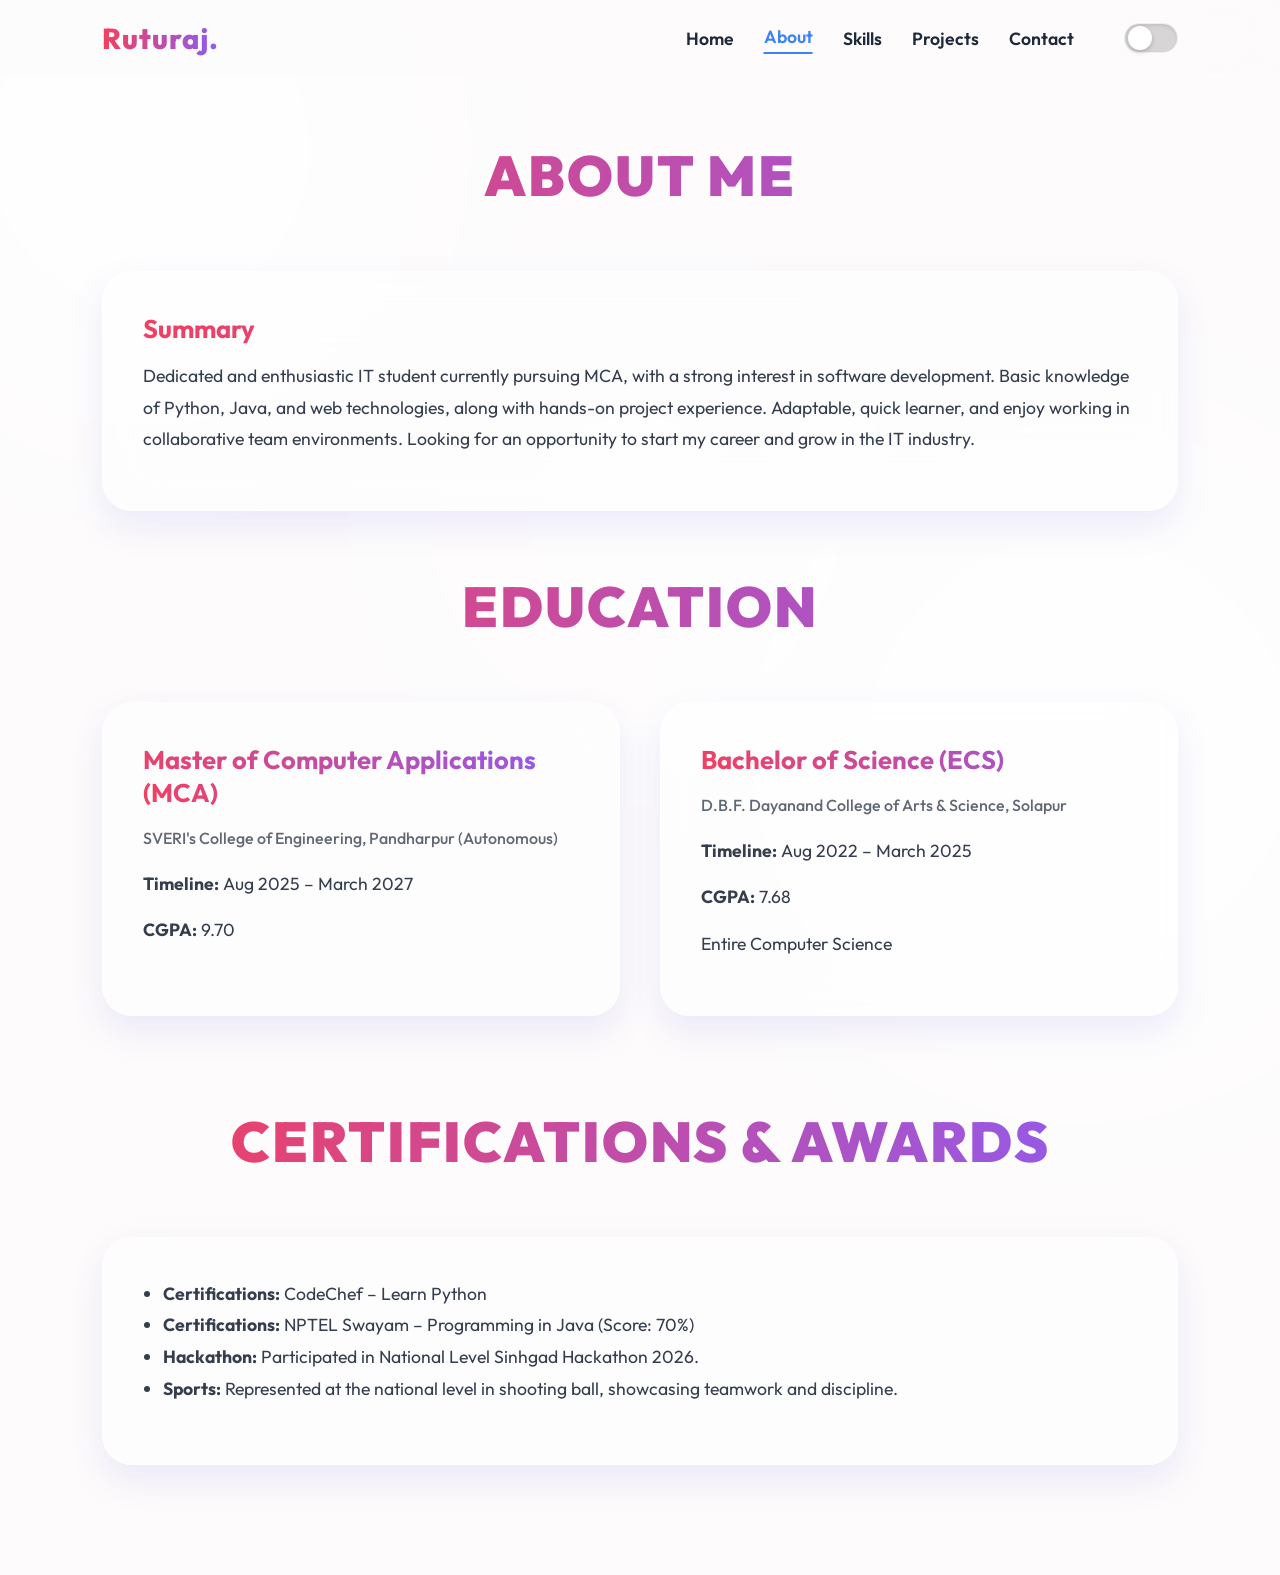
==== about.html @ 15b7710c "Initial Portfolio Website" ====
<!DOCTYPE html>
<html lang="en">
<head>
    <meta charset="UTF-8">
    <meta name="viewport" content="width=device-width, initial-scale=1.0">
    <title>Ruturaj Deshmukh | About</title>
    <link rel="stylesheet" href="style.css">
</head>
<body>
    <!-- Abstract glowing blobs for intense glassmorphism effect -->
    <div class="blob top-left"></div>
    <div class="blob bottom-right"></div>
    <div class="blob center"></div>

    <nav>
        <a href="index.html" class="brand">Ruturaj.</a>
        <div class="nav-links">
            <a href="index.html" class="nav-item">Home</a>
            <a href="about.html" class="nav-item">About</a>
            <a href="skills.html" class="nav-item">Skills</a>
            <a href="projects.html" class="nav-item">Projects</a>
            <a href="contact.html" class="nav-item">Contact</a>
            
            <label class="ios-switch">
                <input type="checkbox" id="theme-toggle">
                <span class="ios-slider"></span>
            </label>
        </div>
    </nav>

    <div class="container">
        <h2 class="section-title">About Me</h2>
        
        <div class="glass-card">
            <h3>Summary</h3>
            <p>Dedicated and enthusiastic IT student currently pursuing MCA, with a strong interest in software development. Basic knowledge of Python, Java, and web technologies, along with hands-on project experience. Adaptable, quick learner, and enjoy working in collaborative team environments. Looking for an opportunity to start my career and grow in the IT industry.</p>
        </div>

        <h2 class="section-title" style="margin-top: 60px;">Education</h2>
        
        <div class="grid-2">
            <div class="glass-card">
                <h3>Master of Computer Applications (MCA)</h3>
                <p class="meta">SVERI's College of Engineering, Pandharpur (Autonomous)</p>
                <p><strong>Timeline:</strong> Aug 2025 – March 2027</p>
                <p><strong>CGPA:</strong> 9.70</p>
            </div>
            
            <div class="glass-card">
                <h3>Bachelor of Science (ECS)</h3>
                <p class="meta">D.B.F. Dayanand College of Arts & Science, Solapur</p>
                <p><strong>Timeline:</strong> Aug 2022 – March 2025</p>
                <p><strong>CGPA:</strong> 7.68</p>
                <p>Entire Computer Science</p>
            </div>
        </div>

        <h2 class="section-title" style="margin-top: 60px;">Certifications & Awards</h2>
        <div class="glass-card">
            <ul>
                <li><strong>Certifications:</strong> CodeChef – Learn Python</li>
                <li><strong>Certifications:</strong> NPTEL Swayam – Programming in Java (Score: 70%)</li>
                <li><strong>Hackathon:</strong> Participated in National Level Sinhgad Hackathon 2026.</li>
                <li><strong>Sports:</strong> Represented at the national level in shooting ball, showcasing teamwork and discipline.</li>
            </ul>
        </div>
    </div>

    <script src="script.js"></script>
</body>
</html>
---- style.css ----
@import url('https://fonts.googleapis.com/css2?family=Outfit:wght@300;400;600;800&display=swap');

:root {
  --bg-color: #fdfbfb;
  --text-color: #1e293b;
  --card-bg: rgba(255, 255, 255, 0.45);
  --card-border: rgba(255, 255, 255, 0.6);
  --cyan: #f43f5e;     
  --green: #10b981;    
  --purple: #8b5cf6;  
  --nav-bg: rgba(253, 251, 251, 0.7);
  --accent: #3b82f6;
  --shadow: 0 15px 35px 0 rgba(79, 70, 229, 0.1);
  --glass-blur: blur(30px);
}

body.dark-mode {
  --bg-color: #000000;
  --text-color: #f5f5f7;
  --card-bg: rgba(30, 30, 30, 0.4);
  --card-border: rgba(255, 255, 255, 0.1);
  --cyan: #06b6d4;     
  --green: #10b981;    
  --purple: #a855f7;  
  --nav-bg: rgba(0, 0, 0, 0.6);
  --accent: #38bdf8;
  --shadow: 0 15px 35px 0 rgba(0, 0, 0, 0.5);
}

* {
  margin: 0;
  padding: 0;
  box-sizing: border-box;
}

body {
  font-family: 'Outfit', sans-serif;
  background-color: var(--bg-color);
  color: var(--text-color);
  transition: background-color 0.4s ease, color 0.4s ease;
  overflow-x: hidden;
  min-height: 100vh;
  position: relative;
}

/* Highly Liquid Animated Blobs */
.blob {
  position: fixed;
  border-radius: 50%;
  filter: blur(100px);
  z-index: -1;
  opacity: 0.7;
  mix-blend-mode: color-dodge;
  animation-timing-function: cubic-bezier(0.4, 0, 0.2, 1);
}
.blob.top-left {
  width: 600px;
  height: 600px;
  background: linear-gradient(to right, #f43f5e, #fcd34d);
  top: -150px;
  left: -150px;
  animation: liquid-blob1 15s infinite alternate;
}
.blob.bottom-right {
  width: 700px;
  height: 700px;
  background: linear-gradient(to right, #3b82f6, #c084fc);
  bottom: -200px;
  right: -150px;
  animation: liquid-blob2 18s infinite alternate-reverse;
}
.blob.center {
  width: 500px;
  height: 500px;
  background: linear-gradient(to right, rgba(52, 211, 153, 0.6), rgba(96, 165, 250, 0.6));
  top: 30%;
  left: 30%;
  animation: liquid-blob3 20s infinite alternate;
}

body.dark-mode .blob { mix-blend-mode: screen; opacity: 0.85; filter: blur(120px); }
body.dark-mode .blob.top-left { background: linear-gradient(to right, #2e1065, #083344); }
body.dark-mode .blob.bottom-right { background: linear-gradient(to right, #172554, #4a044e); }
body.dark-mode .blob.center { background: linear-gradient(to right, #064e3b, #111827); }

@keyframes liquid-blob1 {
  0% { transform: translate(0, 0) scale(1) rotate(0deg); border-radius: 50%; opacity: 0.8; }
  33% { transform: translate(10vw, 5vh) scale(1.1) rotate(45deg); border-radius: 40% 60% 60% 40%; opacity: 1; }
  66% { transform: translate(-5vw, 15vh) scale(0.9) rotate(90deg); border-radius: 60% 40% 40% 60%; opacity: 0.9; }
  100% { transform: translate(0, 0) scale(1) rotate(135deg); border-radius: 50%; opacity: 0.8; }
}
@keyframes liquid-blob2 {
  0% { transform: translate(0, 0) scale(1) rotate(0deg); border-radius: 50%; }
  33% { transform: translate(-15vw, -10vh) scale(1.2) rotate(-30deg); border-radius: 55% 45% 45% 55%; }
  66% { transform: translate(5vw, -20vh) scale(0.8) rotate(-60deg); border-radius: 45% 55% 55% 45%; }
  100% { transform: translate(0, 0) scale(1) rotate(-90deg); border-radius: 50%; }
}
@keyframes liquid-blob3 {
  0% { transform: translate(0, 0) scale(0.9) rotate(0deg); border-radius: 50%; }
  50% { transform: translate(20vw, 20vh) scale(1.2) rotate(180deg); border-radius: 40% 70% 30% 60%; }
  100% { transform: translate(-10vw, -10vh) scale(0.9) rotate(360deg); border-radius: 50%; }
}

/* NAVBAR */
nav {
  position: fixed;
  top: 0;
  width: 100%;
  background: var(--nav-bg);
  backdrop-filter: var(--glass-blur);
  -webkit-backdrop-filter: var(--glass-blur);
  padding: 20px 8%;
  display: flex;
  justify-content: space-between;
  align-items: center;
  z-index: 1000;
  border-bottom: 1px solid var(--card-border);
}

.brand {
  font-size: 1.8rem;
  font-weight: 800;
  background: linear-gradient(90deg, var(--cyan), var(--purple));
  -webkit-background-clip: text;
  color: transparent;
  text-decoration: none;
  letter-spacing: 1px;
}

.nav-links {
  display: flex;
  gap: 30px;
  align-items: center;
}

.nav-links a {
  color: var(--text-color);
  text-decoration: none;
  font-weight: 600;
  font-size: 1.1rem;
  transition: color 0.3s, transform 0.3s;
  position: relative;
}

.nav-links a::after {
  content: '';
  position: absolute;
  width: 0;
  height: 2px;
  background: var(--accent);
  bottom: -6px;
  left: 50%;
  transform: translateX(-50%);
  transition: width 0.3s ease;
}

.nav-links a:hover::after, .nav-links a.active::after {
  width: 100%;
}

.nav-links a:hover, .nav-links a.active {
  color: var(--accent);
  transform: translateY(-2px);
}

/* iOS Switch */
.ios-switch {
  position: relative;
  display: inline-block;
  width: 54px;
  height: 30px;
  margin-left: 20px;
}
.ios-switch input {
  opacity: 0;
  width: 0;
  height: 0;
}
.ios-slider {
  position: absolute;
  cursor: pointer;
  top: 0; left: 0; right: 0; bottom: 0;
  background-color: rgba(0,0,0,0.15);
  transition: .4s;
  border-radius: 30px;
  box-shadow: inset 0 2px 4px rgba(0,0,0,0.1);
  border: 1px solid var(--card-border);
}
.ios-slider:before {
  position: absolute;
  content: "";
  height: 24px;
  width: 24px;
  left: 3px;
  bottom: 2px;
  background-color: white;
  transition: .4s;
  border-radius: 50%;
  box-shadow: 0 2px 5px rgba(0,0,0,0.2);
}
input:checked + .ios-slider {
  background-color: #34c759;
}
input:checked + .ios-slider:before {
  transform: translateX(24px);
}
body.dark-mode .ios-slider {
  background-color: rgba(255,255,255,0.2);
}
body.dark-mode input:checked + .ios-slider {
  background-color: #30d158;
}

/* Container */
.container {
  padding: 140px 8% 80px;
  max-width: 1300px;
  margin: 0 auto;
}

/* Enhanced Glass Card */
.glass-card {
  background: var(--card-bg);
  backdrop-filter: var(--glass-blur);
  -webkit-backdrop-filter: var(--glass-blur);
  border: 1px solid var(--card-border);
  border-top: 1px solid rgba(255, 255, 255, 0.3);
  border-left: 1px solid rgba(255, 255, 255, 0.2);
  box-shadow: var(--shadow);
  border-radius: 30px;
  padding: 40px;
  margin-bottom: 30px;
  transition: all 0.4s cubic-bezier(0.175, 0.885, 0.32, 1.275);
  position: relative;
  overflow: hidden;
}
.glass-card::before {
  content: '';
  position: absolute;
  top: 0; left: -150%;
  width: 50%; height: 100%;
  background: linear-gradient(to right, rgba(255,255,255,0) 0%, rgba(255,255,255,0.05) 50%, rgba(255,255,255,0) 100%);
  transform: skewX(-25deg);
  transition: 0.5s;
}
.glass-card:hover::before {
  left: 150%;
}
.glass-card:hover {
  transform: translateY(-10px);
  box-shadow: 0 20px 50px 0 rgba(79, 70, 229, 0.2);
  border-color: var(--cyan);
}

.glass-card h2, .glass-card h3 {
    margin-bottom: 15px;
    background: linear-gradient(45deg, var(--cyan), var(--purple));
    -webkit-background-clip: text;
    color: transparent;
}
.glass-card h2 { font-size: 2.2rem; }
.glass-card h3 { font-size: 1.6rem; }
.glass-card p {
    font-size: 1.1rem;
    line-height: 1.8;
    margin-bottom: 15px;
    opacity: 0.9;
}
.glass-card .meta {
    font-size: 1rem;
    opacity: 0.7;
    margin-bottom: 15px;
    font-weight: 500;
}
.glass-card ul {
    margin-left: 20px;
    margin-bottom: 20px;
    line-height: 1.8;
    font-size: 1.1rem;
    opacity: 0.9;
}

/* Custom Project UI */
.project-grid {
    display: flex;
    flex-direction: column;
    gap: 50px;
}
.glass-project-card {
    display: flex;
    background: var(--card-bg);
    backdrop-filter: var(--glass-blur);
    border: 1px solid var(--card-border);
    border-radius: 30px;
    overflow: hidden;
    box-shadow: var(--shadow);
    transition: all 0.4s ease;
}
.glass-project-card:hover {
    transform: translateY(-10px) scale(1.02);
    box-shadow: 0 20px 60px rgba(0, 242, 254, 0.2);
    border-color: var(--cyan);
}
.project-img-wrapper {
    flex: 1;
    min-width: 300px;
    max-width: 450px;
    overflow: hidden;
    position: relative;
}
.project-img-wrapper img {
    width: 100%;
    height: 100%;
    object-fit: cover;
    transition: transform 0.6s ease;
}
.glass-project-card:hover .project-img-wrapper img {
    transform: scale(1.1);
}
.project-info {
    flex: 2;
    padding: 40px;
    display: flex;
    flex-direction: column;
    justify-content: center;
}
.project-info h3 {
    font-size: 2rem;
    margin-bottom: 10px;
    background: linear-gradient(45deg, var(--cyan), var(--purple));
    -webkit-background-clip: text;
    color: transparent;
}
.project-info ul {
    margin-bottom: 25px;
    line-height: 1.6;
    opacity: 0.9;
}
.project-btn {
    align-self: flex-start;
    padding: 12px 25px;
    font-size: 1rem;
}


/* Hero Section */
.hero {
  display: flex;
  align-items: center;
  justify-content: space-between;
  gap: 60px;
  min-height: calc(100vh - 120px);
}
.hero-text {
  flex: 1;
}
.hero-text h1 {
  font-size: 4.5rem;
  font-weight: 900;
  letter-spacing: -1px;
  background: linear-gradient(135deg, var(--cyan), var(--purple), #fff);
  -webkit-background-clip: text;
  color: transparent;
  margin-bottom: 15px;
  animation: slideUp 0.8s ease forwards;
}
.hero-text h2 {
  font-size: 2.2rem;
  margin-bottom: 25px;
  font-weight: 300;
  animation: slideUp 1s ease forwards;
}
.hero-text p {
  font-size: 1.25rem;
  line-height: 1.8;
  opacity: 0.85;
  margin-bottom: 40px;
  animation: slideUp 1.2s ease forwards;
}

@keyframes slideUp {
  from { opacity: 0; transform: translateY(40px); }
  to { opacity: 1; transform: translateY(0); }
}

/* Animated Text Styles */
.animated-name {
  font-size: 4.5rem;
  font-weight: 900;
  letter-spacing: -1px;
  margin-bottom: 15px;
  animation: slideUp 0.8s ease forwards;
}

.name-gradient {
  background: linear-gradient(135deg, var(--cyan), var(--purple), var(--green));
  background-size: 200% auto;
  -webkit-background-clip: text;
  background-clip: text;
  color: transparent;
  animation: gradientFlow 5s ease infinite;
}

@keyframes gradientFlow {
  0% { background-position: 0% 50%; }
  50% { background-position: 100% 50%; }
  100% { background-position: 0% 50%; }
}

.skills-carousel {
  font-size: 2.2rem;
  margin-bottom: 25px;
  font-weight: 300;
  animation: slideUp 1s ease forwards;
}

.cursor {
  display: inline-block;
  width: 3px;
  background-color: var(--text-color);
  margin-left: 5px;
  animation: blink 1s step-end infinite;
}

@keyframes blink {
  0%, 100% { opacity: 1; }
  50% { opacity: 0; }
}

/* Image styling */
.hero-image {
  width: 350px;
  height: 450px;
  border-radius: 40px;
  background: linear-gradient(135deg, var(--cyan), var(--purple));
  padding: 6px;
  animation: float 6s ease-in-out infinite, fadeIn 1.5s ease forwards;
  box-shadow: 0 20px 50px rgba(0, 242, 254, 0.4);
}
.hero-image img {
  width: 100%;
  height: 100%;
  border-radius: 35px;
  object-fit: cover;
  border: 5px solid var(--bg-color);
  transition: border-color 0.4s;
}

@keyframes float {
  0% { transform: translateY(0) rotate(0deg); }
  50% { transform: translateY(-25px) rotate(2deg); }
  100% { transform: translateY(0) rotate(0deg); }
}
@keyframes fadeIn {
  from { opacity: 0; scale: 0.8; }
  to { opacity: 1; scale: 1; }
}

/* Generic Section styling */
.section-title {
  font-size: 3.5rem;
  font-weight: 900;
  text-align: center;
  margin-bottom: 60px;
  background: linear-gradient(90deg, var(--cyan), var(--purple));
  -webkit-background-clip: text;
  color: transparent;
  text-transform: uppercase;
  letter-spacing: 2px;
}

/* Grids */
.grid-2 {
  display: grid;
  grid-template-columns: 1fr 1fr;
  gap: 40px;
}

/* Skills/Tags */
.tag-container {
  display: flex;
  flex-wrap: wrap;
  gap: 15px;
}
.tag {
  background: rgba(255,255,255,0.4);
  backdrop-filter: blur(10px);
  color: #1e293b;
  padding: 12px 25px;
  border-radius: 50px;
  font-weight: 500;
  font-size: 1.1rem;
  border: 1px solid rgba(255, 255, 255, 0.8);
  transition: all 0.4s cubic-bezier(0.175, 0.885, 0.32, 1.275);
}
.tag:hover {
  background: linear-gradient(45deg, var(--cyan), var(--purple));
  color: #fff;
  border-color: transparent;
  transform: translateY(-5px) scale(1.1);
  box-shadow: 0 10px 20px rgba(244, 63, 94, 0.4);
}

/* Forms & Buttons */
input, textarea {
  width: 100%;
  padding: 20px;
  margin-bottom: 25px;
  border-radius: 20px;
  border: 1px solid var(--card-border);
  background: rgba(255, 255, 255, 0.5);
  color: var(--text-color);
  font-family: inherit;
  font-size: 1.1rem;
  transition: all 0.3s;
  backdrop-filter: blur(5px);
}
input:focus, textarea:focus {
  outline: none;
  border-color: var(--cyan);
  box-shadow: 0 0 25px rgba(0, 242, 254, 0.2);
  transform: translateY(-2px);
}
.btn {
  background: linear-gradient(90deg, var(--cyan), var(--purple));
  color: #fff;
  border: none;
  padding: 18px 40px;
  border-radius: 40px;
  font-size: 1.2rem;
  font-weight: 600;
  cursor: pointer;
  transition: all 0.4s cubic-bezier(0.175, 0.885, 0.32, 1.275);
  display: inline-block;
  text-decoration: none;
  text-align: center;
  box-shadow: 0 8px 25px rgba(0, 242, 254, 0.3);
}
.btn.outline {
    background: transparent;
    border: 3px solid var(--cyan);
    color: var(--cyan);
    box-shadow: none;
}
.btn.outline:hover {
    background: var(--cyan);
    color: #fff;
    box-shadow: 0 10px 25px rgba(0, 242, 254, 0.4);
}
.btn:hover {
  transform: translateY(-5px) scale(1.05);
  box-shadow: 0 15px 30px rgba(79, 72, 254, 0.5);
}

.social-links {
    display: flex;
    gap: 20px;
    margin-top: 30px;
}
.social-links a {
    color: var(--text-color);
    font-size: 1.2rem;
    text-decoration: none;
    padding: 15px 25px;
    background: rgba(255, 255, 255, 0.05);
    border: 1px solid var(--card-border);
    border-radius: 20px;
    transition: all 0.3s;
    display: flex;
    align-items: center;
    backdrop-filter: blur(10px);
}
.social-links a:hover {
    background: var(--cyan);
    color: #fff;
    border-color: var(--cyan);
    transform: translateY(-5px);
    box-shadow: 0 10px 20px rgba(0, 242, 254, 0.3);
}

/* Responsiveness */
@media (max-width: 900px) {
  nav { flex-direction: column; gap: 15px; padding: 20px; }
  .nav-links { flex-wrap: wrap; justify-content: center; display: flex; gap: 15px; }
  .hero { flex-direction: column; text-align: center; margin-top: 80px; }
  .grid-2 { grid-template-columns: 1fr; }
  .hero-image { width: 300px; height: 400px; margin: 0 auto; }
  .glass-project-card { flex-direction: column; }
  .project-img-wrapper { max-width: 100%; height: 250px; }
}
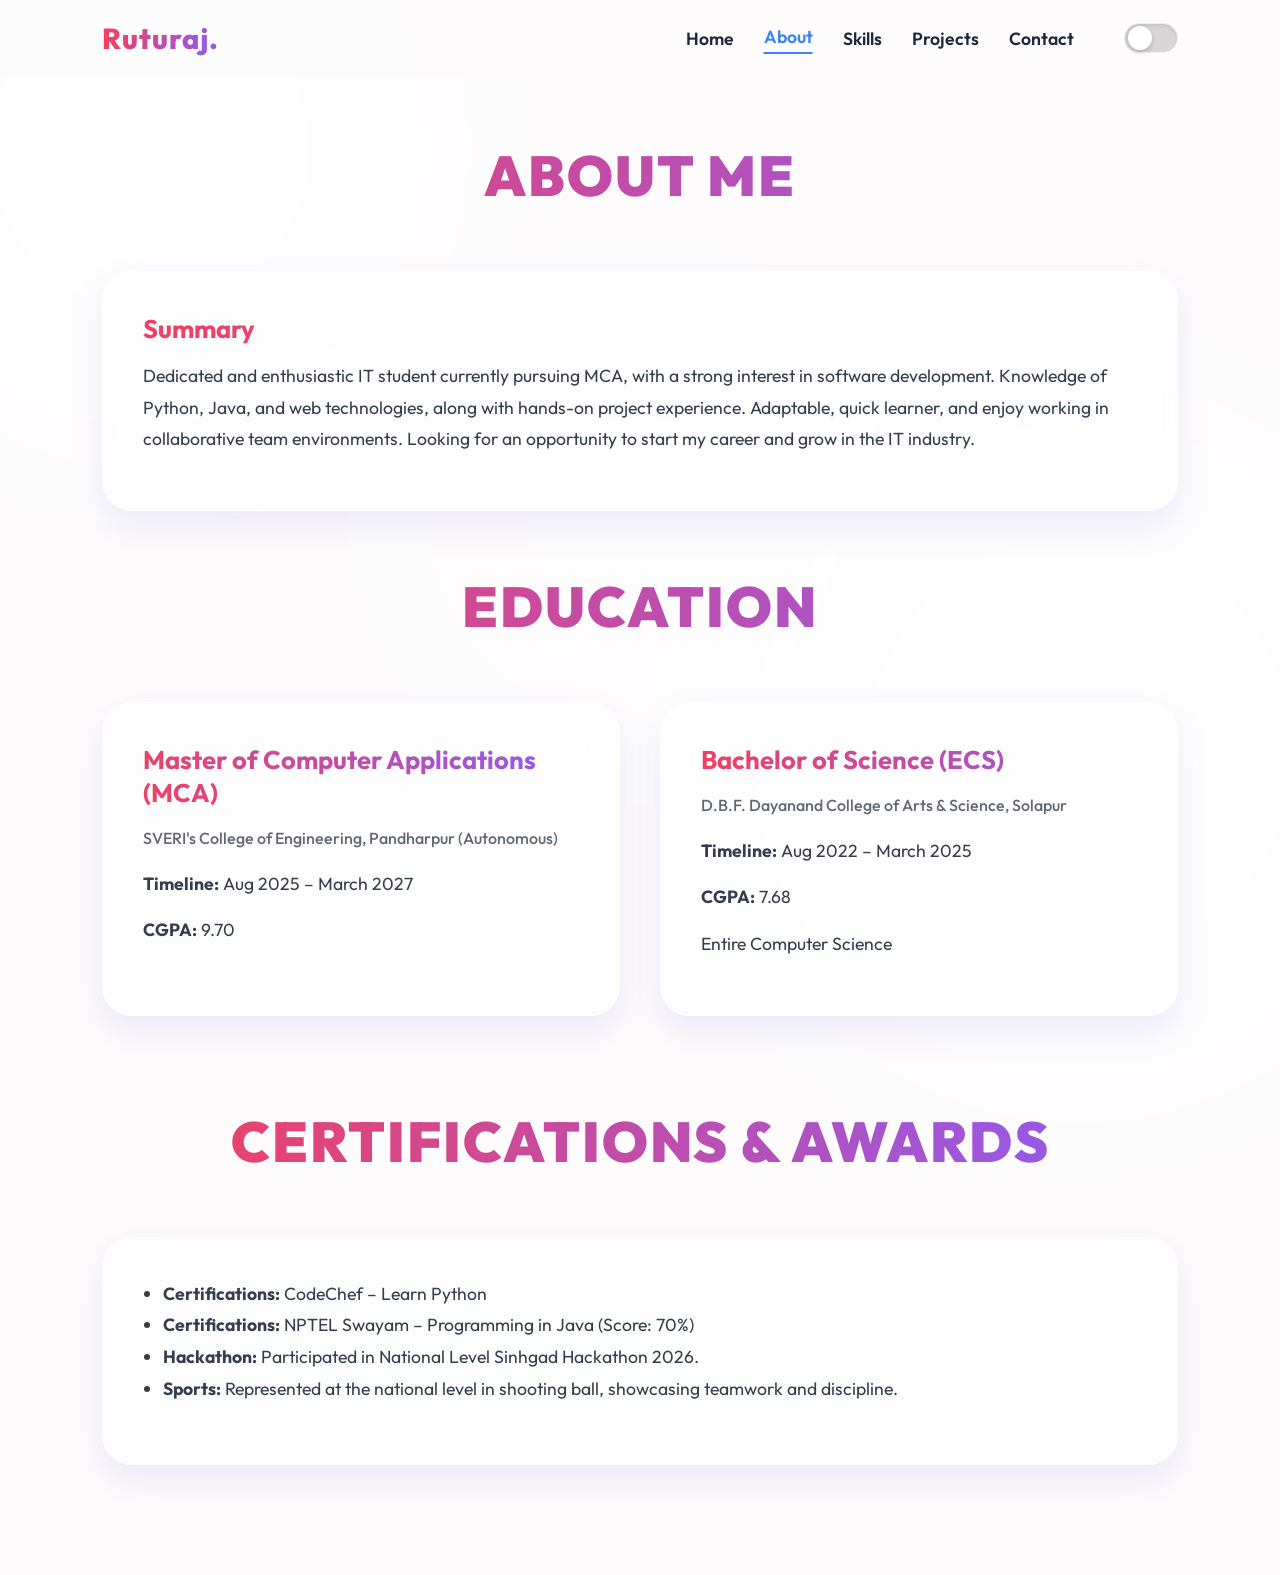
==== commit f9b16c1f: "feat: full mobile responsiveness - hamburger menu, responsive breakpoints, perf fixes" ====
--- a/about.html
+++ b/about.html
@@ -12,9 +12,13 @@
     <div class="blob bottom-right"></div>
     <div class="blob center"></div>
 
+    <div class="nav-overlay" id="nav-overlay"></div>
     <nav>
         <a href="index.html" class="brand">Ruturaj.</a>
-        <div class="nav-links">
+        <button class="hamburger" id="hamburger" aria-label="Open menu" aria-expanded="false">
+            <span></span><span></span><span></span>
+        </button>
+        <div class="nav-links" id="nav-links">
             <a href="index.html" class="nav-item">Home</a>
             <a href="about.html" class="nav-item">About</a>
             <a href="skills.html" class="nav-item">Skills</a>
@@ -33,7 +37,7 @@
         
         <div class="glass-card">
             <h3>Summary</h3>
-            <p>Dedicated and enthusiastic IT student currently pursuing MCA, with a strong interest in software development. Basic knowledge of Python, Java, and web technologies, along with hands-on project experience. Adaptable, quick learner, and enjoy working in collaborative team environments. Looking for an opportunity to start my career and grow in the IT industry.</p>
+            <p>Dedicated and enthusiastic IT student currently pursuing MCA, with a strong interest in software development. Knowledge of Python, Java, and web technologies, along with hands-on project experience. Adaptable, quick learner, and enjoy working in collaborative team environments. Looking for an opportunity to start my career and grow in the IT industry.</p>
         </div>
 
         <h2 class="section-title" style="margin-top: 60px;">Education</h2>
--- a/style.css
+++ b/style.css
@@ -52,6 +52,10 @@
   opacity: 0.7;
   mix-blend-mode: color-dodge;
   animation-timing-function: cubic-bezier(0.4, 0, 0.2, 1);
+  will-change: transform;
+  transform: translate3d(0, 0, 0);
+  -webkit-backface-visibility: hidden;
+  backface-visibility: hidden;
 }
 .blob.top-left {
   width: 600px;
@@ -122,6 +126,7 @@
   font-weight: 800;
   background: linear-gradient(90deg, var(--cyan), var(--purple));
   -webkit-background-clip: text;
+  background-clip: text;
   color: transparent;
   text-decoration: none;
   letter-spacing: 1px;
@@ -256,6 +261,7 @@
     margin-bottom: 15px;
     background: linear-gradient(45deg, var(--cyan), var(--purple));
     -webkit-background-clip: text;
+    background-clip: text;
     color: transparent;
 }
 .glass-card h2 { font-size: 2.2rem; }
@@ -329,6 +335,7 @@
     margin-bottom: 10px;
     background: linear-gradient(45deg, var(--cyan), var(--purple));
     -webkit-background-clip: text;
+    background-clip: text;
     color: transparent;
 }
 .project-info ul {
@@ -360,6 +367,7 @@
   letter-spacing: -1px;
   background: linear-gradient(135deg, var(--cyan), var(--purple), #fff);
   -webkit-background-clip: text;
+  background-clip: text;
   color: transparent;
   margin-bottom: 15px;
   animation: slideUp 0.8s ease forwards;
@@ -464,6 +472,7 @@
   margin-bottom: 60px;
   background: linear-gradient(90deg, var(--cyan), var(--purple));
   -webkit-background-clip: text;
+  background-clip: text;
   color: transparent;
   text-transform: uppercase;
   letter-spacing: 2px;
@@ -578,13 +587,254 @@
     box-shadow: 0 10px 20px rgba(0, 242, 254, 0.3);
 }
 
-/* Responsiveness */
+/* =============================================
+   HAMBURGER MENU
+   ============================================= */
+.hamburger {
+  display: none;
+  flex-direction: column;
+  justify-content: center;
+  align-items: center;
+  gap: 5px;
+  width: 44px;
+  height: 44px;
+  cursor: pointer;
+  background: transparent;
+  border: none;
+  padding: 4px;
+  border-radius: 10px;
+  transition: background 0.2s;
+  -webkit-tap-highlight-color: transparent;
+}
+.hamburger:hover { background: rgba(0,0,0,0.05); }
+body.dark-mode .hamburger:hover { background: rgba(255,255,255,0.08); }
+
+.hamburger span {
+  display: block;
+  width: 26px;
+  height: 2.5px;
+  background: var(--text-color);
+  border-radius: 3px;
+  transition: transform 0.35s cubic-bezier(0.4,0,0.2,1), opacity 0.25s;
+  transform-origin: center;
+}
+.hamburger.open span:nth-child(1) { transform: translateY(7.5px) rotate(45deg); }
+.hamburger.open span:nth-child(2) { opacity: 0; transform: scaleX(0); }
+.hamburger.open span:nth-child(3) { transform: translateY(-7.5px) rotate(-45deg); }
+
+/* =============================================
+   TABLET (≤ 900px)
+   ============================================= */
 @media (max-width: 900px) {
-  nav { flex-direction: column; gap: 15px; padding: 20px; }
-  .nav-links { flex-wrap: wrap; justify-content: center; display: flex; gap: 15px; }
-  .hero { flex-direction: column; text-align: center; margin-top: 80px; }
+  .hero { flex-direction: column; text-align: center; gap: 40px; }
+  .hero-text { order: 2; }
+  .hero-image { order: 1; width: 260px; height: 330px; margin: 0 auto; }
   .grid-2 { grid-template-columns: 1fr; }
-  .hero-image { width: 300px; height: 400px; margin: 0 auto; }
   .glass-project-card { flex-direction: column; }
-  .project-img-wrapper { max-width: 100%; height: 250px; }
-}
+  .project-img-wrapper { max-width: 100%; min-width: unset; height: 220px; }
+  .hero-text h1, .animated-name { font-size: 3.2rem; }
+  .skills-carousel, .hero-text h2 { font-size: 1.7rem; }
+  .section-title { font-size: 2.8rem; }
+}
+
+/* =============================================
+   MOBILE (≤ 768px) — hamburger + perf fixes
+   ============================================= */
+@media (max-width: 768px) {
+
+  /* ---------- NAVBAR ---------- */
+  nav {
+    padding: 16px 5% !important;
+    flex-direction: row !important;
+    flex-wrap: nowrap !important;
+    align-items: center !important;
+    justify-content: space-between !important;
+    gap: 0 !important;
+  }
+  .brand { font-size: 1.5rem; }
+
+  .hamburger { display: flex; }
+
+  .nav-links {
+    display: none;
+    flex-direction: column !important;
+    align-items: flex-start !important;
+    gap: 0 !important;
+    position: fixed;
+    top: 0;
+    right: 0;
+    width: min(80vw, 300px);
+    height: 100dvh;
+    background: var(--nav-bg);
+    border-left: 1px solid var(--card-border);
+    padding: 90px 30px 40px;
+    z-index: 999;
+    overflow-y: auto;
+    box-shadow: -10px 0 40px rgba(0,0,0,0.15);
+    transition: transform 0.35s cubic-bezier(0.4,0,0.2,1);
+    transform: translateX(100%);
+  }
+  .nav-links.open {
+    display: flex;
+    transform: translateX(0);
+  }
+  .nav-links a.nav-item {
+    font-size: 1.2rem;
+    padding: 14px 0;
+    width: 100%;
+    border-bottom: 1px solid var(--card-border);
+  }
+  .nav-links a.nav-item:last-of-type { border-bottom: none; }
+  .ios-switch { margin-left: 0; margin-top: 24px; }
+
+  /* Nav overlay */
+  .nav-overlay {
+    display: none;
+    position: fixed;
+    inset: 0;
+    background: rgba(0,0,0,0.4);
+    z-index: 998;
+    -webkit-tap-highlight-color: transparent;
+  }
+  .nav-overlay.open { display: block; }
+
+  /* ---------- PERFORMANCE: Kill heavy GPU effects ---------- */
+  *,
+  *::before,
+  *::after {
+    backdrop-filter: none !important;
+    -webkit-backdrop-filter: none !important;
+  }
+
+  .blob {
+    animation: none !important;
+    filter: none !important;
+    mix-blend-mode: normal !important;
+    opacity: 0.1 !important;
+    width: 180px !important;
+    height: 180px !important;
+  }
+  .hero-image {
+    animation: fadeIn 0.8s ease forwards !important;
+  }
+  .glass-card::before { display: none !important; }
+
+  /* Solid fallback backgrounds */
+  .glass-card {
+    background: rgba(255, 255, 255, 0.88) !important;
+  }
+  body.dark-mode .glass-card {
+    background: rgba(18, 18, 28, 0.93) !important;
+  }
+  .glass-project-card {
+    background: rgba(255, 255, 255, 0.88) !important;
+  }
+  body.dark-mode .glass-project-card {
+    background: rgba(18, 18, 28, 0.93) !important;
+  }
+  nav {
+    background: rgba(253, 251, 251, 0.97) !important;
+  }
+  body.dark-mode nav {
+    background: rgba(8, 8, 12, 0.97) !important;
+  }
+  body.dark-mode .nav-links {
+    background: rgba(8, 8, 12, 0.98) !important;
+  }
+
+  /* Kill sticky hover transforms on touch */
+  .glass-card:hover,
+  .glass-project-card:hover,
+  .btn:hover,
+  .tag:hover,
+  .nav-links a:hover,
+  .social-links a:hover {
+    transform: none !important;
+    box-shadow: var(--shadow) !important;
+  }
+
+  /* ---------- LAYOUT ---------- */
+  .container {
+    padding: 100px 5% 60px !important;
+  }
+  .hero {
+    min-height: auto !important;
+    padding-top: 20px !important;
+    gap: 30px !important;
+  }
+  .hero-text { order: 2; }
+  .hero-image { order: 1; }
+
+  /* Hero CTA buttons — wrap nicely */
+  .hero-cta {
+    flex-direction: column !important;
+    align-items: stretch !important;
+    gap: 14px !important;
+  }
+  .hero-cta .btn { text-align: center; width: 100%; }
+
+  /* ---------- TYPOGRAPHY ---------- */
+  .hero-text h1, .animated-name { font-size: 2.6rem !important; }
+  .skills-carousel, .hero-text h2 { font-size: 1.3rem !important; }
+  .section-title { font-size: 2rem !important; letter-spacing: 1px !important; }
+  .project-info h3 { font-size: 1.3rem !important; }
+  .glass-card h2 { font-size: 1.7rem !important; }
+  .glass-card h3 { font-size: 1.3rem !important; }
+  .glass-card p, .glass-card ul { font-size: 1rem !important; }
+
+  /* ---------- CARDS ---------- */
+  .glass-card { padding: 22px !important; border-radius: 20px !important; }
+  .project-info { padding: 20px !important; }
+  .project-img-wrapper { height: 200px !important; }
+  .project-grid { gap: 30px !important; }
+
+  /* ---------- TAGS ---------- */
+  .tag { padding: 8px 14px !important; font-size: 0.88rem !important; }
+
+  /* ---------- BUTTONS ---------- */
+  .btn { padding: 15px 28px; font-size: 1rem; }
+
+  /* ---------- FORM & INPUTS ---------- */
+  input, textarea {
+    padding: 14px 16px !important;
+    font-size: 1rem !important;
+    margin-bottom: 18px !important;
+    border-radius: 14px !important;
+  }
+
+  /* ---------- SOCIAL LINKS ---------- */
+  .social-links {
+    flex-wrap: wrap !important;
+    gap: 12px !important;
+  }
+  .social-links a {
+    padding: 12px 18px !important;
+    font-size: 1rem !important;
+    border-radius: 14px !important;
+  }
+}
+
+/* =============================================
+   SMALL PHONES (≤ 480px)
+   ============================================= */
+@media (max-width: 480px) {
+  .hero-text h1, .animated-name { font-size: 2.1rem !important; }
+  .skills-carousel, .hero-text h2 { font-size: 1.15rem !important; }
+  .section-title { font-size: 1.7rem !important; }
+  .brand { font-size: 1.3rem; }
+  .hero-image { width: 200px !important; height: 260px !important; }
+  .container { padding: 90px 4% 50px !important; }
+  .glass-card { padding: 18px !important; }
+  .section-title { margin-bottom: 36px !important; }
+}
+
+/* =============================================
+   VERY SMALL PHONES (≤ 360px)
+   ============================================= */
+@media (max-width: 360px) {
+  .hero-text h1, .animated-name { font-size: 1.8rem !important; }
+  .section-title { font-size: 1.5rem !important; }
+  .hero-image { width: 170px !important; height: 220px !important; }
+  .btn { padding: 13px 20px; font-size: 0.95rem; }
+  .tag { padding: 7px 12px !important; font-size: 0.82rem !important; }
+}
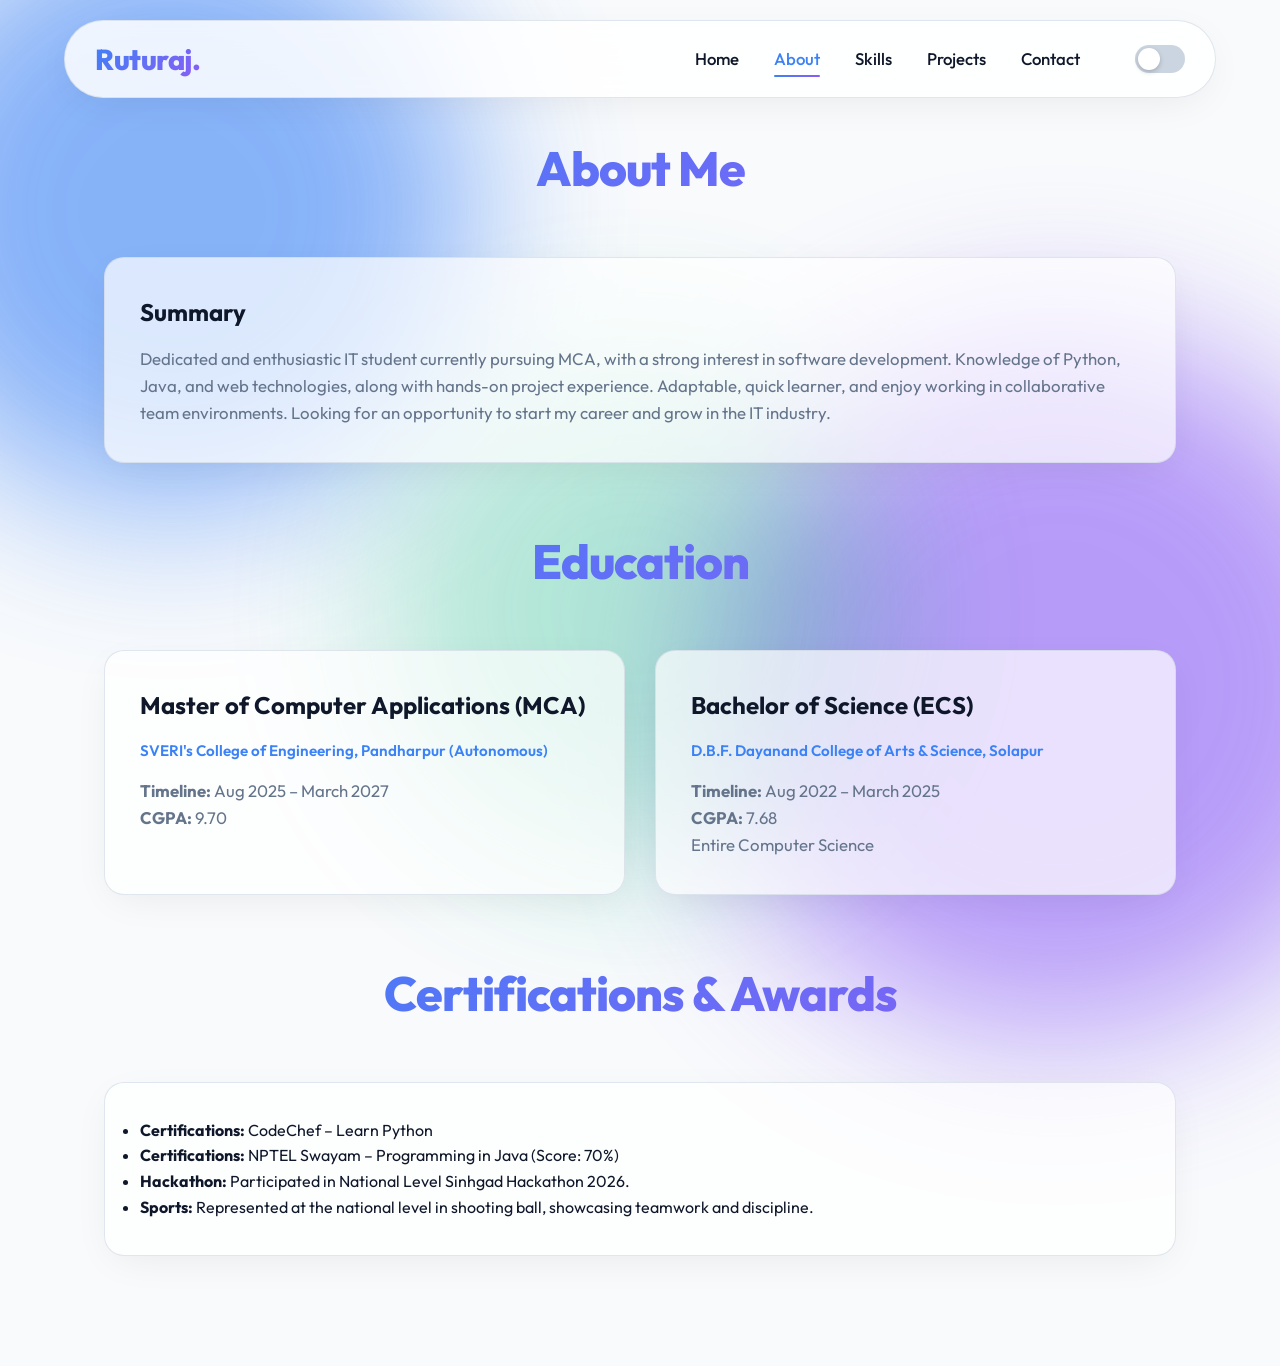
==== commit 7731cff2: "Complete UI redesign: Premium floating island nav, bento grids, and animations" ====
--- a/about.html
+++ b/about.html
@@ -7,10 +7,10 @@
     <link rel="stylesheet" href="style.css">
 </head>
 <body>
-    <!-- Abstract glowing blobs for intense glassmorphism effect -->
-    <div class="blob top-left"></div>
-    <div class="blob bottom-right"></div>
-    <div class="blob center"></div>
+    <!-- Modern Premium Glowing Background -->
+    <div class="bg-glow glow-1"></div>
+    <div class="bg-glow glow-2"></div>
+    <div class="bg-glow glow-3"></div>
 
     <div class="nav-overlay" id="nav-overlay"></div>
     <nav>
@@ -32,25 +32,25 @@
         </div>
     </nav>
 
-    <div class="container">
+    <div class="container animate-up delay-1">
         <h2 class="section-title">About Me</h2>
         
-        <div class="glass-card">
+        <div class="glass-card animate-up delay-2">
             <h3>Summary</h3>
             <p>Dedicated and enthusiastic IT student currently pursuing MCA, with a strong interest in software development. Knowledge of Python, Java, and web technologies, along with hands-on project experience. Adaptable, quick learner, and enjoy working in collaborative team environments. Looking for an opportunity to start my career and grow in the IT industry.</p>
         </div>
 
-        <h2 class="section-title" style="margin-top: 60px;">Education</h2>
+        <h2 class="section-title animate-up delay-2" style="margin-top: 60px;">Education</h2>
         
         <div class="grid-2">
-            <div class="glass-card">
+            <div class="glass-card animate-up delay-3">
                 <h3>Master of Computer Applications (MCA)</h3>
                 <p class="meta">SVERI's College of Engineering, Pandharpur (Autonomous)</p>
                 <p><strong>Timeline:</strong> Aug 2025 – March 2027</p>
                 <p><strong>CGPA:</strong> 9.70</p>
             </div>
             
-            <div class="glass-card">
+            <div class="glass-card animate-up delay-3">
                 <h3>Bachelor of Science (ECS)</h3>
                 <p class="meta">D.B.F. Dayanand College of Arts & Science, Solapur</p>
                 <p><strong>Timeline:</strong> Aug 2022 – March 2025</p>
@@ -59,8 +59,8 @@
             </div>
         </div>
 
-        <h2 class="section-title" style="margin-top: 60px;">Certifications & Awards</h2>
-        <div class="glass-card">
+        <h2 class="section-title animate-up delay-4" style="margin-top: 60px;">Certifications & Awards</h2>
+        <div class="glass-card animate-up delay-4">
             <ul>
                 <li><strong>Certifications:</strong> CodeChef – Learn Python</li>
                 <li><strong>Certifications:</strong> NPTEL Swayam – Programming in Java (Score: 70%)</li>
--- a/style.css
+++ b/style.css
@@ -1,590 +1,515 @@
-@import url('https://fonts.googleapis.com/css2?family=Outfit:wght@300;400;600;800&display=swap');
+@import url('https://fonts.googleapis.com/css2?family=Outfit:wght@300;400;500;600;700;800&display=swap');
 
 :root {
-  --bg-color: #fdfbfb;
-  --text-color: #1e293b;
-  --card-bg: rgba(255, 255, 255, 0.45);
-  --card-border: rgba(255, 255, 255, 0.6);
-  --cyan: #f43f5e;     
-  --green: #10b981;    
-  --purple: #8b5cf6;  
-  --nav-bg: rgba(253, 251, 251, 0.7);
-  --accent: #3b82f6;
-  --shadow: 0 15px 35px 0 rgba(79, 70, 229, 0.1);
-  --glass-blur: blur(30px);
+  /* LIGHT THEME (More premium, slight off-white, precise grays) */
+  --bg-main: #f8fafc;
+  --text-main: #0f172a;
+  --text-muted: #64748b;
+  
+  --card-bg: rgba(255, 255, 255, 0.7);
+  --card-border: rgba(203, 213, 225, 0.6);
+  --card-shadow: 0 10px 40px -10px rgba(0,0,0,0.08);
+  
+  --nav-bg: rgba(255, 255, 255, 0.85);
+  
+  /* Primary Accents */
+  --accent-1: #3b82f6; /* Blue */
+  --accent-2: #8b5cf6; /* Violet */
+  --accent-3: #10b981; /* Emerald */
+  
+  --gradient-main: linear-gradient(135deg, var(--accent-1), var(--accent-2));
+  --gradient-hover: linear-gradient(135deg, var(--accent-2), var(--accent-1));
+  
+  --radius-sm: 12px;
+  --radius-md: 20px;
+  --radius-lg: 32px;
 }
 
 body.dark-mode {
-  --bg-color: #000000;
-  --text-color: #f5f5f7;
-  --card-bg: rgba(30, 30, 30, 0.4);
-  --card-border: rgba(255, 255, 255, 0.1);
-  --cyan: #06b6d4;     
-  --green: #10b981;    
-  --purple: #a855f7;  
-  --nav-bg: rgba(0, 0, 0, 0.6);
-  --accent: #38bdf8;
-  --shadow: 0 15px 35px 0 rgba(0, 0, 0, 0.5);
-}
-
+  /* DARK THEME (Ultra professional deep space/cyber aesthetic) */
+  --bg-main: #09090b;
+  --text-main: #f8fafc;
+  --text-muted: #94a3b8;
+  
+  --card-bg: rgba(255, 255, 255, 0.03);
+  --card-border: rgba(255, 255, 255, 0.08);
+  --card-shadow: 0 20px 40px -10px rgba(0,0,0,0.5);
+  
+  --nav-bg: rgba(9, 9, 11, 0.85);
+
+  --accent-1: #0ea5e9; /* Light Blue */
+  --accent-2: #c084fc; /* Light Violet */
+  --accent-3: #34d399; /* Light Emerald */
+}
+
+/* =============================================
+   RESET & BASE SETUP (Performance Optimized)
+   ============================================= */
 * {
   margin: 0;
   padding: 0;
   box-sizing: border-box;
-}
+  -webkit-tap-highlight-color: transparent;
+}
+
+html { scroll-behavior: smooth; }
 
 body {
   font-family: 'Outfit', sans-serif;
-  background-color: var(--bg-color);
-  color: var(--text-color);
-  transition: background-color 0.4s ease, color 0.4s ease;
+  background-color: var(--bg-main);
+  color: var(--text-main);
+  transition: background-color 0.5s ease, color 0.5s ease;
+  min-height: 100vh;
   overflow-x: hidden;
-  min-height: 100vh;
   position: relative;
-}
-
-/* Highly Liquid Animated Blobs */
-.blob {
+  line-height: 1.6;
+}
+
+/* Base Links & Buttons */
+a { text-decoration: none; color: inherit; }
+button { font-family: inherit; cursor: pointer; border: none; }
+
+/* =============================================
+   NEW BEAUTIFUL BACKGROUND GLOWS
+   Hardware accelerated, absolutely zero blur filter.
+   ============================================= */
+.bg-glow {
   position: fixed;
   border-radius: 50%;
-  filter: blur(100px);
+  pointer-events: none;
   z-index: -1;
-  opacity: 0.7;
-  mix-blend-mode: color-dodge;
-  animation-timing-function: cubic-bezier(0.4, 0, 0.2, 1);
+  opacity: 0.6;
+  filter: blur(80px); /* Used carefully. On mobile, this will be disabled for speed */
+  animation: float-glow 20s ease-in-out infinite alternate;
   will-change: transform;
-  transform: translate3d(0, 0, 0);
-  -webkit-backface-visibility: hidden;
-  backface-visibility: hidden;
-}
-.blob.top-left {
-  width: 600px;
-  height: 600px;
-  background: linear-gradient(to right, #f43f5e, #fcd34d);
-  top: -150px;
-  left: -150px;
-  animation: liquid-blob1 15s infinite alternate;
-}
-.blob.bottom-right {
-  width: 700px;
-  height: 700px;
-  background: linear-gradient(to right, #3b82f6, #c084fc);
-  bottom: -200px;
-  right: -150px;
-  animation: liquid-blob2 18s infinite alternate-reverse;
-}
-.blob.center {
-  width: 500px;
-  height: 500px;
-  background: linear-gradient(to right, rgba(52, 211, 153, 0.6), rgba(96, 165, 250, 0.6));
-  top: 30%;
-  left: 30%;
-  animation: liquid-blob3 20s infinite alternate;
-}
-
-body.dark-mode .blob { mix-blend-mode: screen; opacity: 0.85; filter: blur(120px); }
-body.dark-mode .blob.top-left { background: linear-gradient(to right, #2e1065, #083344); }
-body.dark-mode .blob.bottom-right { background: linear-gradient(to right, #172554, #4a044e); }
-body.dark-mode .blob.center { background: linear-gradient(to right, #064e3b, #111827); }
-
-@keyframes liquid-blob1 {
-  0% { transform: translate(0, 0) scale(1) rotate(0deg); border-radius: 50%; opacity: 0.8; }
-  33% { transform: translate(10vw, 5vh) scale(1.1) rotate(45deg); border-radius: 40% 60% 60% 40%; opacity: 1; }
-  66% { transform: translate(-5vw, 15vh) scale(0.9) rotate(90deg); border-radius: 60% 40% 40% 60%; opacity: 0.9; }
-  100% { transform: translate(0, 0) scale(1) rotate(135deg); border-radius: 50%; opacity: 0.8; }
-}
-@keyframes liquid-blob2 {
-  0% { transform: translate(0, 0) scale(1) rotate(0deg); border-radius: 50%; }
-  33% { transform: translate(-15vw, -10vh) scale(1.2) rotate(-30deg); border-radius: 55% 45% 45% 55%; }
-  66% { transform: translate(5vw, -20vh) scale(0.8) rotate(-60deg); border-radius: 45% 55% 55% 45%; }
-  100% { transform: translate(0, 0) scale(1) rotate(-90deg); border-radius: 50%; }
-}
-@keyframes liquid-blob3 {
-  0% { transform: translate(0, 0) scale(0.9) rotate(0deg); border-radius: 50%; }
-  50% { transform: translate(20vw, 20vh) scale(1.2) rotate(180deg); border-radius: 40% 70% 30% 60%; }
-  100% { transform: translate(-10vw, -10vh) scale(0.9) rotate(360deg); border-radius: 50%; }
-}
-
-/* NAVBAR */
+}
+
+body.dark-mode .bg-glow { opacity: 0.4; }
+
+.bg-glow.glow-1 {
+  width: 50vw; height: 50vw; max-width: 600px; max-height: 600px;
+  background: var(--accent-1);
+  top: -10%; left: -10%;
+}
+.bg-glow.glow-2 {
+  width: 60vw; height: 60vw; max-width: 700px; max-height: 700px;
+  background: var(--accent-2);
+  bottom: -15%; right: -10%;
+  animation-duration: 25s;
+  animation-direction: alternate-reverse;
+}
+.bg-glow.glow-3 {
+  width: 40vw; height: 40vw; max-width: 500px; max-height: 500px;
+  background: var(--accent-3);
+  top: 40%; left: 30%;
+  animation-duration: 30s;
+  opacity: 0.3;
+}
+
+@keyframes float-glow {
+  0% { transform: translateY(0) scale(1.0); }
+  100% { transform: translateY(10%) scale(1.1); }
+}
+
+/* =============================================
+   MODERN "FLOATING ISLAND" NAVBAR
+   ============================================= */
 nav {
   position: fixed;
-  top: 0;
-  width: 100%;
+  top: 20px; left: 50%;
+  transform: translateX(-50%);
+  width: 90%; max-width: 1200px;
   background: var(--nav-bg);
-  backdrop-filter: var(--glass-blur);
-  -webkit-backdrop-filter: var(--glass-blur);
-  padding: 20px 8%;
+  backdrop-filter: blur(16px);
+  -webkit-backdrop-filter: blur(16px);
+  padding: 15px 30px;
   display: flex;
   justify-content: space-between;
   align-items: center;
   z-index: 1000;
-  border-bottom: 1px solid var(--card-border);
+  border-radius: 50px;
+  border: 1px solid var(--card-border);
+  box-shadow: var(--card-shadow);
+  transition: all 0.4s ease;
 }
 
 .brand {
   font-size: 1.8rem;
   font-weight: 800;
-  background: linear-gradient(90deg, var(--cyan), var(--purple));
+  background: var(--gradient-main);
   -webkit-background-clip: text;
   background-clip: text;
   color: transparent;
-  text-decoration: none;
-  letter-spacing: 1px;
+  letter-spacing: -0.5px;
 }
 
 .nav-links {
   display: flex;
-  gap: 30px;
+  gap: 35px;
   align-items: center;
 }
 
-.nav-links a {
-  color: var(--text-color);
-  text-decoration: none;
-  font-weight: 600;
-  font-size: 1.1rem;
-  transition: color 0.3s, transform 0.3s;
+.nav-links a.nav-item {
+  color: var(--text-main);
+  font-weight: 500;
+  font-size: 1.05rem;
   position: relative;
-}
-
-.nav-links a::after {
+  transition: color 0.3s ease;
+}
+
+.nav-links a.nav-item::before {
   content: '';
   position: absolute;
-  width: 0;
-  height: 2px;
-  background: var(--accent);
-  bottom: -6px;
-  left: 50%;
-  transform: translateX(-50%);
-  transition: width 0.3s ease;
-}
-
-.nav-links a:hover::after, .nav-links a.active::after {
+  bottom: -5px; left: 0;
+  width: 0%; height: 2px;
+  background: var(--gradient-main);
+  transition: width 0.3s cubic-bezier(0.4, 0, 0.2, 1);
+  border-radius: 2px;
+}
+
+.nav-links a.nav-item:hover, 
+.nav-links a.nav-item.active {
+  color: var(--accent-1);
+}
+
+.nav-links a.nav-item:hover::before,
+.nav-links a.nav-item.active::before {
   width: 100%;
 }
 
-.nav-links a:hover, .nav-links a.active {
-  color: var(--accent);
-  transform: translateY(-2px);
-}
-
-/* iOS Switch */
-.ios-switch {
-  position: relative;
-  display: inline-block;
-  width: 54px;
-  height: 30px;
-  margin-left: 20px;
-}
-.ios-switch input {
-  opacity: 0;
-  width: 0;
-  height: 0;
-}
-.ios-slider {
-  position: absolute;
-  cursor: pointer;
-  top: 0; left: 0; right: 0; bottom: 0;
-  background-color: rgba(0,0,0,0.15);
-  transition: .4s;
-  border-radius: 30px;
-  box-shadow: inset 0 2px 4px rgba(0,0,0,0.1);
-  border: 1px solid var(--card-border);
-}
-.ios-slider:before {
-  position: absolute;
-  content: "";
-  height: 24px;
-  width: 24px;
-  left: 3px;
-  bottom: 2px;
-  background-color: white;
-  transition: .4s;
-  border-radius: 50%;
-  box-shadow: 0 2px 5px rgba(0,0,0,0.2);
-}
-input:checked + .ios-slider {
-  background-color: #34c759;
-}
-input:checked + .ios-slider:before {
-  transform: translateX(24px);
-}
-body.dark-mode .ios-slider {
-  background-color: rgba(255,255,255,0.2);
-}
-body.dark-mode input:checked + .ios-slider {
-  background-color: #30d158;
-}
-
-/* Container */
+/* iOS Style Toggle Switch */
+.ios-switch { position: relative; display: inline-block; width: 50px; height: 28px; margin-left: 20px; }
+.ios-switch input { opacity: 0; width: 0; height: 0; }
+.ios-slider { position: absolute; cursor: pointer; top: 0; left: 0; right: 0; bottom: 0; background-color: #cbd5e1; transition: .4s; border-radius: 30px; }
+.ios-slider:before { position: absolute; content: ""; height: 22px; width: 22px; left: 3px; bottom: 3px; background-color: white; transition: .4s; border-radius: 50%; box-shadow: 0 2px 5px rgba(0,0,0,0.2); }
+input:checked + .ios-slider { background-color: var(--accent-1); }
+input:checked + .ios-slider:before { transform: translateX(22px); }
+body.dark-mode .ios-slider { background-color: #334155; }
+body.dark-mode input:checked + .ios-slider { background-color: var(--accent-2); }
+
+
+/* =============================================
+   LAYOUT CONTAINERS & ANIMATIONS
+   ============================================= */
 .container {
-  padding: 140px 8% 80px;
-  max-width: 1300px;
+  padding: 130px 5% 80px;
+  max-width: 1200px;
   margin: 0 auto;
 }
 
-/* Enhanced Glass Card */
-.glass-card {
-  background: var(--card-bg);
-  backdrop-filter: var(--glass-blur);
-  -webkit-backdrop-filter: var(--glass-blur);
-  border: 1px solid var(--card-border);
-  border-top: 1px solid rgba(255, 255, 255, 0.3);
-  border-left: 1px solid rgba(255, 255, 255, 0.2);
-  box-shadow: var(--shadow);
-  border-radius: 30px;
-  padding: 40px;
-  margin-bottom: 30px;
-  transition: all 0.4s cubic-bezier(0.175, 0.885, 0.32, 1.275);
-  position: relative;
-  overflow: hidden;
-}
-.glass-card::before {
-  content: '';
-  position: absolute;
-  top: 0; left: -150%;
-  width: 50%; height: 100%;
-  background: linear-gradient(to right, rgba(255,255,255,0) 0%, rgba(255,255,255,0.05) 50%, rgba(255,255,255,0) 100%);
-  transform: skewX(-25deg);
-  transition: 0.5s;
-}
-.glass-card:hover::before {
-  left: 150%;
-}
-.glass-card:hover {
-  transform: translateY(-10px);
-  box-shadow: 0 20px 50px 0 rgba(79, 70, 229, 0.2);
-  border-color: var(--cyan);
-}
-
-.glass-card h2, .glass-card h3 {
-    margin-bottom: 15px;
-    background: linear-gradient(45deg, var(--cyan), var(--purple));
-    -webkit-background-clip: text;
-    background-clip: text;
-    color: transparent;
-}
-.glass-card h2 { font-size: 2.2rem; }
-.glass-card h3 { font-size: 1.6rem; }
-.glass-card p {
-    font-size: 1.1rem;
-    line-height: 1.8;
-    margin-bottom: 15px;
-    opacity: 0.9;
-}
-.glass-card .meta {
-    font-size: 1rem;
-    opacity: 0.7;
-    margin-bottom: 15px;
-    font-weight: 500;
-}
-.glass-card ul {
-    margin-left: 20px;
-    margin-bottom: 20px;
-    line-height: 1.8;
-    font-size: 1.1rem;
-    opacity: 0.9;
-}
-
-/* Custom Project UI */
-.project-grid {
-    display: flex;
-    flex-direction: column;
-    gap: 50px;
-}
-.glass-project-card {
-    display: flex;
-    background: var(--card-bg);
-    backdrop-filter: var(--glass-blur);
-    border: 1px solid var(--card-border);
-    border-radius: 30px;
-    overflow: hidden;
-    box-shadow: var(--shadow);
-    transition: all 0.4s ease;
-}
-.glass-project-card:hover {
-    transform: translateY(-10px) scale(1.02);
-    box-shadow: 0 20px 60px rgba(0, 242, 254, 0.2);
-    border-color: var(--cyan);
-}
-.project-img-wrapper {
-    flex: 1;
-    min-width: 300px;
-    max-width: 450px;
-    overflow: hidden;
-    position: relative;
-}
-.project-img-wrapper img {
-    width: 100%;
-    height: 100%;
-    object-fit: cover;
-    transition: transform 0.6s ease;
-}
-.glass-project-card:hover .project-img-wrapper img {
-    transform: scale(1.1);
-}
-.project-info {
-    flex: 2;
-    padding: 40px;
-    display: flex;
-    flex-direction: column;
-    justify-content: center;
-}
-.project-info h3 {
-    font-size: 2rem;
-    margin-bottom: 10px;
-    background: linear-gradient(45deg, var(--cyan), var(--purple));
-    -webkit-background-clip: text;
-    background-clip: text;
-    color: transparent;
-}
-.project-info ul {
-    margin-bottom: 25px;
-    line-height: 1.6;
-    opacity: 0.9;
-}
-.project-btn {
-    align-self: flex-start;
-    padding: 12px 25px;
-    font-size: 1rem;
-}
-
-
-/* Hero Section */
+/* Fade in up animation for all elements */
+.animate-up {
+  animation: fadeInUp 0.8s cubic-bezier(0.16, 1, 0.3, 1) both;
+}
+.delay-1 { animation-delay: 0.1s; }
+.delay-2 { animation-delay: 0.2s; }
+.delay-3 { animation-delay: 0.3s; }
+.delay-4 { animation-delay: 0.4s; }
+
+@keyframes fadeInUp {
+  from { opacity: 0; transform: translateY(30px); }
+  to { opacity: 1; transform: translateY(0); }
+}
+
+/* =============================================
+   HERO SECTION (Index)
+   ============================================= */
 .hero {
   display: flex;
   align-items: center;
   justify-content: space-between;
   gap: 60px;
-  min-height: calc(100vh - 120px);
-}
-.hero-text {
-  flex: 1;
-}
+  margin-top: 40px;
+  min-height: 70vh;
+}
+
+.hero-text { flex: 1.2; }
+.hero-image-wrap {
+  flex: 0.8;
+  display: flex;
+  justify-content: center;
+  align-items: center;
+  position: relative;
+}
+
 .hero-text h1 {
-  font-size: 4.5rem;
-  font-weight: 900;
-  letter-spacing: -1px;
-  background: linear-gradient(135deg, var(--cyan), var(--purple), #fff);
+  font-size: 4rem;
+  font-weight: 800;
+  line-height: 1.1;
+  letter-spacing: -1.5px;
+  margin-bottom: 20px;
+}
+
+.name-gradient {
+  background: var(--gradient-main);
   -webkit-background-clip: text;
   background-clip: text;
   color: transparent;
-  margin-bottom: 15px;
-  animation: slideUp 0.8s ease forwards;
-}
+}
+
 .hero-text h2 {
-  font-size: 2.2rem;
-  margin-bottom: 25px;
-  font-weight: 300;
-  animation: slideUp 1s ease forwards;
-}
+  font-size: 1.8rem;
+  font-weight: 400;
+  color: var(--text-muted);
+  margin-bottom: 30px;
+}
+
 .hero-text p {
-  font-size: 1.25rem;
-  line-height: 1.8;
-  opacity: 0.85;
+  font-size: 1.1rem;
+  color: var(--text-muted);
   margin-bottom: 40px;
-  animation: slideUp 1.2s ease forwards;
-}
-
-@keyframes slideUp {
-  from { opacity: 0; transform: translateY(40px); }
-  to { opacity: 1; transform: translateY(0); }
-}
-
-/* Animated Text Styles */
-.animated-name {
-  font-size: 4.5rem;
-  font-weight: 900;
+  max-width: 90%;
+}
+
+.hero-image {
+  width: 320px; 
+  height: 400px;
+  border-radius: var(--radius-lg);
+  position: relative;
+  z-index: 2;
+  box-shadow: var(--card-shadow);
+  transition: transform 0.5s ease;
+  object-fit: cover;
+}
+
+/* Decorative backdrop for hero image */
+.hero-image-wrap::after {
+  content: '';
+  position: absolute;
+  width: 320px; height: 400px;
+  border-radius: var(--radius-lg);
+  background: var(--gradient-main);
+  z-index: 1;
+  transform: translate(15px, 15px);
+  opacity: 0.6;
+  filter: blur(20px);
+  transition: all 0.5s ease;
+}
+
+.hero-image-wrap:hover .hero-image { transform: translate(-5px, -5px); }
+.hero-image-wrap:hover::after { transform: translate(25px, 25px); opacity: 0.8; }
+
+.cursor { font-weight: 300; animation: blink 1s step-end infinite; }
+@keyframes blink { 0%,100% { opacity:1; } 50% { opacity:0; } }
+
+/* =============================================
+   GLOBAL CARDS & BENTO STYLING
+   ============================================= */
+.section-title {
+  font-size: 3rem;
+  font-weight: 800;
   letter-spacing: -1px;
-  margin-bottom: 15px;
-  animation: slideUp 0.8s ease forwards;
-}
-
-.name-gradient {
-  background: linear-gradient(135deg, var(--cyan), var(--purple), var(--green));
-  background-size: 200% auto;
+  margin-bottom: 50px;
+  text-align: center;
+  background: var(--gradient-main);
   -webkit-background-clip: text;
   background-clip: text;
   color: transparent;
-  animation: gradientFlow 5s ease infinite;
-}
-
-@keyframes gradientFlow {
-  0% { background-position: 0% 50%; }
-  50% { background-position: 100% 50%; }
-  100% { background-position: 0% 50%; }
-}
-
-.skills-carousel {
-  font-size: 2.2rem;
-  margin-bottom: 25px;
-  font-weight: 300;
-  animation: slideUp 1s ease forwards;
-}
-
-.cursor {
-  display: inline-block;
-  width: 3px;
-  background-color: var(--text-color);
-  margin-left: 5px;
-  animation: blink 1s step-end infinite;
-}
-
-@keyframes blink {
-  0%, 100% { opacity: 1; }
-  50% { opacity: 0; }
-}
-
-/* Image styling */
-.hero-image {
-  width: 350px;
-  height: 450px;
-  border-radius: 40px;
-  background: linear-gradient(135deg, var(--cyan), var(--purple));
-  padding: 6px;
-  animation: float 6s ease-in-out infinite, fadeIn 1.5s ease forwards;
-  box-shadow: 0 20px 50px rgba(0, 242, 254, 0.4);
-}
-.hero-image img {
+}
+
+.grid-2 {
+  display: grid;
+  grid-template-columns: repeat(auto-fit, minmax(350px, 1fr));
+  gap: 30px;
+}
+
+.glass-card {
+  background: var(--card-bg);
+  backdrop-filter: blur(16px);
+  -webkit-backdrop-filter: blur(16px);
+  border: 1px solid var(--card-border);
+  box-shadow: var(--card-shadow);
+  border-radius: var(--radius-md);
+  padding: 35px;
+  transition: all 0.4s cubic-bezier(0.16, 1, 0.3, 1);
+  position: relative;
+  overflow: hidden;
+}
+
+.glass-card:hover {
+  transform: translateY(-8px);
+  border-color: var(--accent-1);
+  box-shadow: 0 25px 50px -12px rgba(0,0,0,0.15);
+}
+
+body.dark-mode .glass-card:hover { border-color: rgba(255, 255, 255, 0.2); }
+
+.glass-card h3 {
+  font-size: 1.5rem;
+  font-weight: 700;
+  margin-bottom: 15px;
+  color: var(--text-main);
+}
+
+.glass-card p {
+  color: var(--text-muted);
+  font-size: 1.05rem;
+}
+.glass-card .meta { font-size: 0.95rem; color: var(--accent-1); font-weight: 600; margin-bottom: 15px; }
+
+/* =============================================
+   PROJECTS SHOWCASE
+   ============================================= */
+.project-grid {
+  display: flex;
+  flex-direction: column;
+  gap: 50px;
+}
+
+.glass-project-card {
+  display: flex;
+  background: var(--card-bg);
+  backdrop-filter: blur(16px);
+  border: 1px solid var(--card-border);
+  border-radius: var(--radius-lg);
+  overflow: hidden;
+  box-shadow: var(--card-shadow);
+  transition: all 0.5s ease;
+}
+
+.glass-project-card:hover {
+  transform: translateY(-10px);
+  border-color: var(--accent-1);
+  box-shadow: 0 30px 60px -15px rgba(0,0,0,0.2);
+}
+
+.project-img-wrapper {
+  flex: 1;
+  min-width: 350px;
+  max-width: 45%;
+  overflow: hidden;
+  position: relative;
+}
+
+.project-img-wrapper img {
   width: 100%;
   height: 100%;
-  border-radius: 35px;
   object-fit: cover;
-  border: 5px solid var(--bg-color);
-  transition: border-color 0.4s;
-}
-
-@keyframes float {
-  0% { transform: translateY(0) rotate(0deg); }
-  50% { transform: translateY(-25px) rotate(2deg); }
-  100% { transform: translateY(0) rotate(0deg); }
-}
-@keyframes fadeIn {
-  from { opacity: 0; scale: 0.8; }
-  to { opacity: 1; scale: 1; }
-}
-
-/* Generic Section styling */
-.section-title {
-  font-size: 3.5rem;
-  font-weight: 900;
-  text-align: center;
-  margin-bottom: 60px;
-  background: linear-gradient(90deg, var(--cyan), var(--purple));
-  -webkit-background-clip: text;
-  background-clip: text;
-  color: transparent;
-  text-transform: uppercase;
-  letter-spacing: 2px;
-}
-
-/* Grids */
-.grid-2 {
-  display: grid;
-  grid-template-columns: 1fr 1fr;
-  gap: 40px;
-}
-
-/* Skills/Tags */
-.tag-container {
+  transition: transform 0.7s cubic-bezier(0.16, 1, 0.3, 1);
+}
+
+.glass-project-card:hover .project-img-wrapper img {
+  transform: scale(1.08); /* Cinematic slow zoom */
+}
+
+.project-info {
+  flex: 1.5;
+  padding: 45px;
   display: flex;
-  flex-wrap: wrap;
-  gap: 15px;
-}
+  flex-direction: column;
+  justify-content: center;
+}
+
+.project-info h3 {
+  font-size: 2.2rem;
+  font-weight: 800;
+  margin-bottom: 10px;
+  letter-spacing: -0.5px;
+}
+
+.project-info ul {
+  margin-bottom: 30px;
+  padding-left: 20px;
+  color: var(--text-muted);
+}
+.project-info ul li { margin-bottom: 10px; }
+
+/* =============================================
+   BUTTONS AND TAGS
+   ============================================= */
+.btn {
+  display: inline-flex;
+  align-items: center;
+  justify-content: center;
+  background: var(--gradient-main);
+  color: #fff !important;
+  font-weight: 600;
+  font-size: 1.05rem;
+  padding: 16px 36px;
+  border-radius: 50px;
+  transition: all 0.3s ease;
+  box-shadow: 0 10px 20px -10px var(--accent-1);
+}
+
+.btn:hover {
+  transform: translateY(-3px);
+  box-shadow: 0 15px 25px -10px var(--accent-2);
+  background: var(--gradient-hover);
+}
+
+.btn.outline {
+  background: transparent;
+  border: 2px solid var(--accent-1);
+  color: var(--text-main) !important;
+  box-shadow: none;
+}
+.btn.outline:hover {
+  background: var(--accent-1);
+  color: #fff !important;
+  border-color: var(--accent-1);
+  box-shadow: 0 10px 20px -10px var(--accent-1);
+}
+
+.tag-container { display: flex; flex-wrap: wrap; gap: 12px; }
 .tag {
-  background: rgba(255,255,255,0.4);
-  backdrop-filter: blur(10px);
-  color: #1e293b;
-  padding: 12px 25px;
+  background: rgba(148, 163, 184, 0.1);
+  color: var(--text-main);
+  padding: 8px 18px;
   border-radius: 50px;
   font-weight: 500;
-  font-size: 1.1rem;
-  border: 1px solid rgba(255, 255, 255, 0.8);
-  transition: all 0.4s cubic-bezier(0.175, 0.885, 0.32, 1.275);
-}
+  font-size: 0.95rem;
+  border: 1px solid var(--card-border);
+  transition: all 0.3s ease;
+}
+
 .tag:hover {
-  background: linear-gradient(45deg, var(--cyan), var(--purple));
+  background: var(--gradient-main);
   color: #fff;
   border-color: transparent;
-  transform: translateY(-5px) scale(1.1);
-  box-shadow: 0 10px 20px rgba(244, 63, 94, 0.4);
-}
-
-/* Forms & Buttons */
+  transform: translateY(-3px);
+  box-shadow: 0 5px 15px -5px var(--accent-1);
+}
+
+/* =============================================
+   FORMS & INPUTS
+   ============================================= */
 input, textarea {
   width: 100%;
-  padding: 20px;
-  margin-bottom: 25px;
-  border-radius: 20px;
+  padding: 18px 24px;
+  margin-bottom: 20px;
+  border-radius: var(--radius-sm);
   border: 1px solid var(--card-border);
-  background: rgba(255, 255, 255, 0.5);
-  color: var(--text-color);
+  background: rgba(255, 255, 255, 0.4);
+  color: var(--text-main);
   font-family: inherit;
-  font-size: 1.1rem;
-  transition: all 0.3s;
-  backdrop-filter: blur(5px);
-}
+  font-size: 1rem;
+  transition: all 0.3s ease;
+}
+
+body.dark-mode input, body.dark-mode textarea {
+  background: rgba(0, 0, 0, 0.2);
+}
+
 input:focus, textarea:focus {
   outline: none;
-  border-color: var(--cyan);
-  box-shadow: 0 0 25px rgba(0, 242, 254, 0.2);
-  transform: translateY(-2px);
-}
-.btn {
-  background: linear-gradient(90deg, var(--cyan), var(--purple));
+  border-color: var(--accent-1);
+  box-shadow: 0 0 0 4px rgba(59, 130, 246, 0.1);
+}
+
+.social-links { display: flex; flex-wrap: wrap; gap: 15px; margin-top: 25px; }
+.social-links a {
+  padding: 12px 24px;
+  background: var(--card-bg);
+  border: 1px solid var(--card-border);
+  border-radius: 50px;
+  font-weight: 600;
+  transition: all 0.3s ease;
+}
+.social-links a:hover {
+  background: var(--accent-1);
   color: #fff;
-  border: none;
-  padding: 18px 40px;
-  border-radius: 40px;
-  font-size: 1.2rem;
-  font-weight: 600;
-  cursor: pointer;
-  transition: all 0.4s cubic-bezier(0.175, 0.885, 0.32, 1.275);
-  display: inline-block;
-  text-decoration: none;
-  text-align: center;
-  box-shadow: 0 8px 25px rgba(0, 242, 254, 0.3);
-}
-.btn.outline {
-    background: transparent;
-    border: 3px solid var(--cyan);
-    color: var(--cyan);
-    box-shadow: none;
-}
-.btn.outline:hover {
-    background: var(--cyan);
-    color: #fff;
-    box-shadow: 0 10px 25px rgba(0, 242, 254, 0.4);
-}
-.btn:hover {
-  transform: translateY(-5px) scale(1.05);
-  box-shadow: 0 15px 30px rgba(79, 72, 254, 0.5);
-}
-
-.social-links {
-    display: flex;
-    gap: 20px;
-    margin-top: 30px;
-}
-.social-links a {
-    color: var(--text-color);
-    font-size: 1.2rem;
-    text-decoration: none;
-    padding: 15px 25px;
-    background: rgba(255, 255, 255, 0.05);
-    border: 1px solid var(--card-border);
-    border-radius: 20px;
-    transition: all 0.3s;
-    display: flex;
-    align-items: center;
-    backdrop-filter: blur(10px);
-}
-.social-links a:hover {
-    background: var(--cyan);
-    color: #fff;
-    border-color: var(--cyan);
-    transform: translateY(-5px);
-    box-shadow: 0 10px 20px rgba(0, 242, 254, 0.3);
+  border-color: var(--accent-1);
+  transform: translateY(-3px);
 }
 
 /* =============================================
@@ -596,245 +521,102 @@
   justify-content: center;
   align-items: center;
   gap: 5px;
-  width: 44px;
-  height: 44px;
-  cursor: pointer;
+  width: 44px; height: 44px;
   background: transparent;
-  border: none;
-  padding: 4px;
-  border-radius: 10px;
-  transition: background 0.2s;
-  -webkit-tap-highlight-color: transparent;
-}
-.hamburger:hover { background: rgba(0,0,0,0.05); }
-body.dark-mode .hamburger:hover { background: rgba(255,255,255,0.08); }
-
+}
 .hamburger span {
   display: block;
-  width: 26px;
-  height: 2.5px;
-  background: var(--text-color);
-  border-radius: 3px;
-  transition: transform 0.35s cubic-bezier(0.4,0,0.2,1), opacity 0.25s;
+  width: 24px; height: 2px;
+  background: var(--text-main);
+  border-radius: 2px;
+  transition: all 0.3s ease;
   transform-origin: center;
 }
-.hamburger.open span:nth-child(1) { transform: translateY(7.5px) rotate(45deg); }
-.hamburger.open span:nth-child(2) { opacity: 0; transform: scaleX(0); }
-.hamburger.open span:nth-child(3) { transform: translateY(-7.5px) rotate(-45deg); }
-
-/* =============================================
-   TABLET (≤ 900px)
+.hamburger.open span:nth-child(1) { transform: translateY(7px) rotate(45deg); }
+.hamburger.open span:nth-child(2) { opacity: 0; }
+.hamburger.open span:nth-child(3) { transform: translateY(-7px) rotate(-45deg); }
+
+
+/* =============================================
+   MOBILE ENHANCEMENTS (Responsive & Smooth)
    ============================================= */
 @media (max-width: 900px) {
-  .hero { flex-direction: column; text-align: center; gap: 40px; }
-  .hero-text { order: 2; }
-  .hero-image { order: 1; width: 260px; height: 330px; margin: 0 auto; }
-  .grid-2 { grid-template-columns: 1fr; }
+  .hero { flex-direction: column; text-align: center; gap: 50px; margin-top: 20px;}
+  .hero-text { order: 2; display: flex; flex-direction: column; align-items: center; }
+  .hero-text p { max-width: 100%; }
+  .hero-image-wrap { order: 1; }
+  
   .glass-project-card { flex-direction: column; }
-  .project-img-wrapper { max-width: 100%; min-width: unset; height: 220px; }
-  .hero-text h1, .animated-name { font-size: 3.2rem; }
-  .skills-carousel, .hero-text h2 { font-size: 1.7rem; }
-  .section-title { font-size: 2.8rem; }
-}
-
-/* =============================================
-   MOBILE (≤ 768px) — hamburger + perf fixes
-   ============================================= */
+  .project-img-wrapper { max-width: 100%; height: 250px; }
+}
+
 @media (max-width: 768px) {
-
-  /* ---------- NAVBAR ---------- */
+  /* Remove heavy filters on mobile. Give solid aesthetic background instead to save FPS */
+  .bg-glow { display: none; }
+  
+  /* Fallback smooth gradient backgrounds per theme */
+  body { background: linear-gradient(to bottom right, #f8fafc, #e2e8f0); }
+  body.dark-mode { background: linear-gradient(to bottom right, #09090b, #111827); }
+  
+  /* Solidify cards slightly for structure */
+  .glass-card, .glass-project-card { background: rgba(255, 255, 255, 0.85); backdrop-filter: none; }
+  body.dark-mode .glass-card, body.dark-mode .glass-project-card { background: rgba(20, 20, 25, 0.85); }
+  
   nav {
-    padding: 16px 5% !important;
-    flex-direction: row !important;
-    flex-wrap: nowrap !important;
-    align-items: center !important;
-    justify-content: space-between !important;
-    gap: 0 !important;
+    top: 15px; width: 92%; border-radius: 20px; padding: 12px 20px;
   }
   .brand { font-size: 1.5rem; }
-
   .hamburger { display: flex; }
 
   .nav-links {
     display: none;
-    flex-direction: column !important;
-    align-items: flex-start !important;
-    gap: 0 !important;
+    flex-direction: column;
+    align-items: flex-start;
     position: fixed;
-    top: 0;
-    right: 0;
-    width: min(80vw, 300px);
-    height: 100dvh;
+    top: 80px; left: 5%;
+    width: 90%;
     background: var(--nav-bg);
-    border-left: 1px solid var(--card-border);
-    padding: 90px 30px 40px;
+    backdrop-filter: blur(20px);
+    border: 1px solid var(--card-border);
+    border-radius: 24px;
+    padding: 30px 20px;
     z-index: 999;
-    overflow-y: auto;
-    box-shadow: -10px 0 40px rgba(0,0,0,0.15);
-    transition: transform 0.35s cubic-bezier(0.4,0,0.2,1);
-    transform: translateX(100%);
+    box-shadow: 0 20px 40px rgba(0,0,0,0.1);
+    transform: translateY(-20px);
+    opacity: 0;
+    transition: all 0.3s cubic-bezier(0.16, 1, 0.3, 1);
   }
   .nav-links.open {
     display: flex;
-    transform: translateX(0);
+    transform: translateY(0);
+    opacity: 1;
   }
   .nav-links a.nav-item {
-    font-size: 1.2rem;
-    padding: 14px 0;
+    font-size: 1.25rem;
+    padding: 15px 10px;
     width: 100%;
     border-bottom: 1px solid var(--card-border);
   }
-  .nav-links a.nav-item:last-of-type { border-bottom: none; }
-  .ios-switch { margin-left: 0; margin-top: 24px; }
-
-  /* Nav overlay */
+  .ios-switch { margin-top: 20px; }
+
   .nav-overlay {
-    display: none;
-    position: fixed;
-    inset: 0;
-    background: rgba(0,0,0,0.4);
-    z-index: 998;
-    -webkit-tap-highlight-color: transparent;
+    display: none; position: fixed; inset: 0; background: rgba(0,0,0,0.4); z-index: 998;
   }
   .nav-overlay.open { display: block; }
-
-  /* ---------- PERFORMANCE: Kill heavy GPU effects ---------- */
-  *,
-  *::before,
-  *::after {
-    backdrop-filter: none !important;
-    -webkit-backdrop-filter: none !important;
-  }
-
-  .blob {
-    animation: none !important;
-    filter: none !important;
-    mix-blend-mode: normal !important;
-    opacity: 0.1 !important;
-    width: 180px !important;
-    height: 180px !important;
-  }
-  .hero-image {
-    animation: fadeIn 0.8s ease forwards !important;
-  }
-  .glass-card::before { display: none !important; }
-
-  /* Solid fallback backgrounds */
-  .glass-card {
-    background: rgba(255, 255, 255, 0.88) !important;
-  }
-  body.dark-mode .glass-card {
-    background: rgba(18, 18, 28, 0.93) !important;
-  }
-  .glass-project-card {
-    background: rgba(255, 255, 255, 0.88) !important;
-  }
-  body.dark-mode .glass-project-card {
-    background: rgba(18, 18, 28, 0.93) !important;
-  }
-  nav {
-    background: rgba(253, 251, 251, 0.97) !important;
-  }
-  body.dark-mode nav {
-    background: rgba(8, 8, 12, 0.97) !important;
-  }
-  body.dark-mode .nav-links {
-    background: rgba(8, 8, 12, 0.98) !important;
-  }
-
-  /* Kill sticky hover transforms on touch */
-  .glass-card:hover,
-  .glass-project-card:hover,
-  .btn:hover,
-  .tag:hover,
-  .nav-links a:hover,
-  .social-links a:hover {
-    transform: none !important;
-    box-shadow: var(--shadow) !important;
-  }
-
-  /* ---------- LAYOUT ---------- */
-  .container {
-    padding: 100px 5% 60px !important;
-  }
-  .hero {
-    min-height: auto !important;
-    padding-top: 20px !important;
-    gap: 30px !important;
-  }
-  .hero-text { order: 2; }
-  .hero-image { order: 1; }
-
-  /* Hero CTA buttons — wrap nicely */
-  .hero-cta {
-    flex-direction: column !important;
-    align-items: stretch !important;
-    gap: 14px !important;
-  }
-  .hero-cta .btn { text-align: center; width: 100%; }
-
-  /* ---------- TYPOGRAPHY ---------- */
-  .hero-text h1, .animated-name { font-size: 2.6rem !important; }
-  .skills-carousel, .hero-text h2 { font-size: 1.3rem !important; }
-  .section-title { font-size: 2rem !important; letter-spacing: 1px !important; }
-  .project-info h3 { font-size: 1.3rem !important; }
-  .glass-card h2 { font-size: 1.7rem !important; }
-  .glass-card h3 { font-size: 1.3rem !important; }
-  .glass-card p, .glass-card ul { font-size: 1rem !important; }
-
-  /* ---------- CARDS ---------- */
-  .glass-card { padding: 22px !important; border-radius: 20px !important; }
-  .project-info { padding: 20px !important; }
-  .project-img-wrapper { height: 200px !important; }
-  .project-grid { gap: 30px !important; }
-
-  /* ---------- TAGS ---------- */
-  .tag { padding: 8px 14px !important; font-size: 0.88rem !important; }
-
-  /* ---------- BUTTONS ---------- */
-  .btn { padding: 15px 28px; font-size: 1rem; }
-
-  /* ---------- FORM & INPUTS ---------- */
-  input, textarea {
-    padding: 14px 16px !important;
-    font-size: 1rem !important;
-    margin-bottom: 18px !important;
-    border-radius: 14px !important;
-  }
-
-  /* ---------- SOCIAL LINKS ---------- */
-  .social-links {
-    flex-wrap: wrap !important;
-    gap: 12px !important;
-  }
-  .social-links a {
-    padding: 12px 18px !important;
-    font-size: 1rem !important;
-    border-radius: 14px !important;
-  }
-}
-
-/* =============================================
-   SMALL PHONES (≤ 480px)
-   ============================================= */
+  
+  .container { padding: 120px 5% 50px; }
+  .section-title { font-size: 2.2rem; }
+  .hero-text h1 { font-size: 2.8rem; }
+  .hero-text h2 { font-size: 1.4rem; }
+  .project-info h3 { font-size: 1.7rem; }
+  
+  .hero-cta { width: 100%; display: flex; flex-direction: column; gap: 15px; }
+  .btn { width: 100%; }
+}
+
 @media (max-width: 480px) {
-  .hero-text h1, .animated-name { font-size: 2.1rem !important; }
-  .skills-carousel, .hero-text h2 { font-size: 1.15rem !important; }
-  .section-title { font-size: 1.7rem !important; }
-  .brand { font-size: 1.3rem; }
-  .hero-image { width: 200px !important; height: 260px !important; }
-  .container { padding: 90px 4% 50px !important; }
-  .glass-card { padding: 18px !important; }
-  .section-title { margin-bottom: 36px !important; }
-}
-
-/* =============================================
-   VERY SMALL PHONES (≤ 360px)
-   ============================================= */
-@media (max-width: 360px) {
-  .hero-text h1, .animated-name { font-size: 1.8rem !important; }
-  .section-title { font-size: 1.5rem !important; }
-  .hero-image { width: 170px !important; height: 220px !important; }
-  .btn { padding: 13px 20px; font-size: 0.95rem; }
-  .tag { padding: 7px 12px !important; font-size: 0.82rem !important; }
-}
+  .hero-text h1 { font-size: 2.4rem; }
+  .hero-image, .hero-image-wrap::after { width: 240px; height: 320px; }
+  .project-img-wrapper { height: 200px; }
+  .glass-card, .project-info { padding: 25px; }
+}
